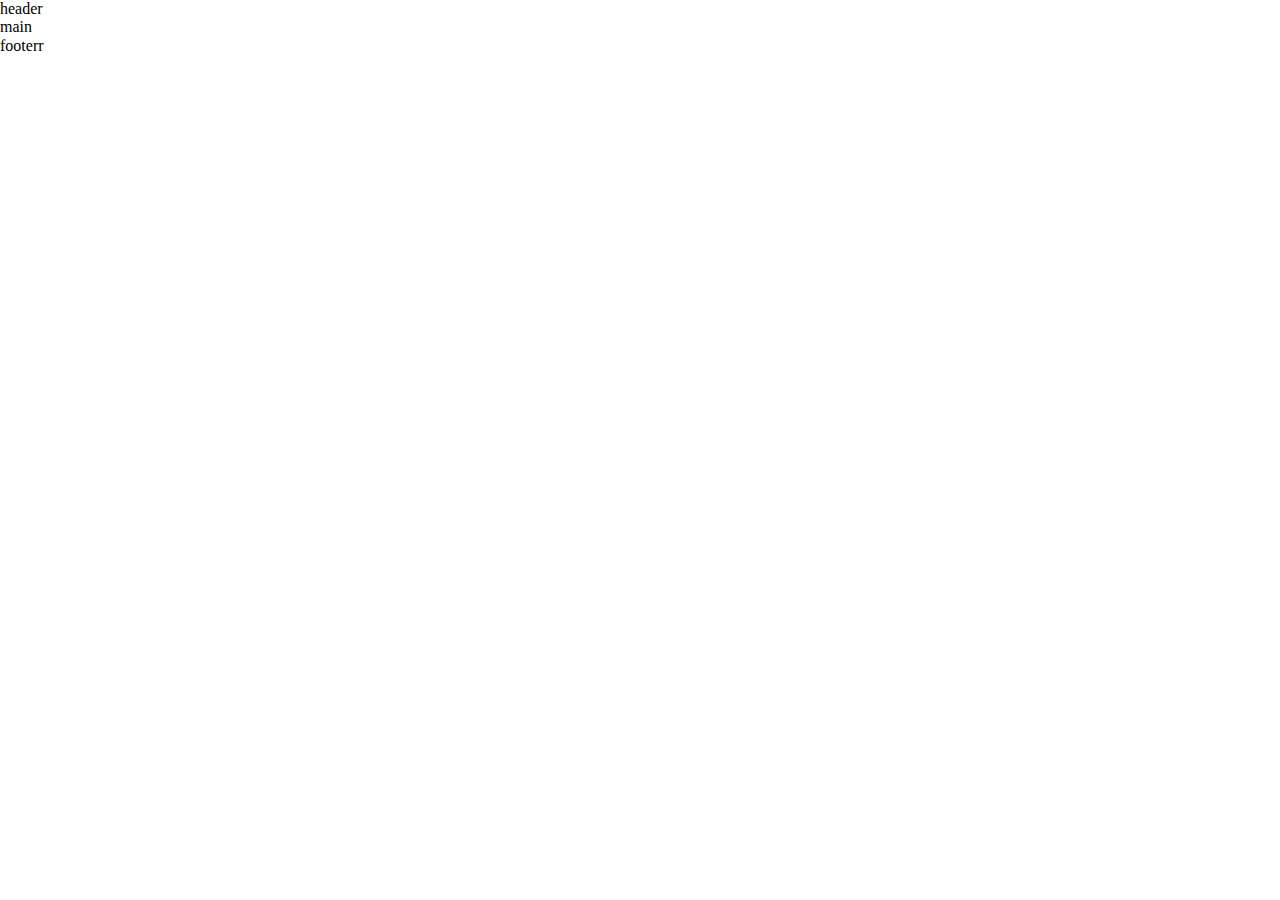
==== index.html @ 82ba11a8 "feat: add alert script, normalize.css. index and stylr" ====
<!DOCTYPE html>
<html lang="en">
<head>
    <meta charset="UTF-8">
    <meta http-equiv="X-UA-Compatible" content="IE=edge">
    <meta name="viewport" content="width=device-width, initial-scale=1.0">
    <title>Document</title>
    <link rel="stylesheet" href="normalize.css">
    <link rel="stylesheet" href="style.css">
    <link rel="icon" href="assets/favicon.ico">
</head>
<body>
    <header></header>
        header
    <main></main>
        main
        <script src="alert.js">
            alert( 'Привет, мир!' );
        </script>
    <footer></footer>
        footerr
</body>
</html>
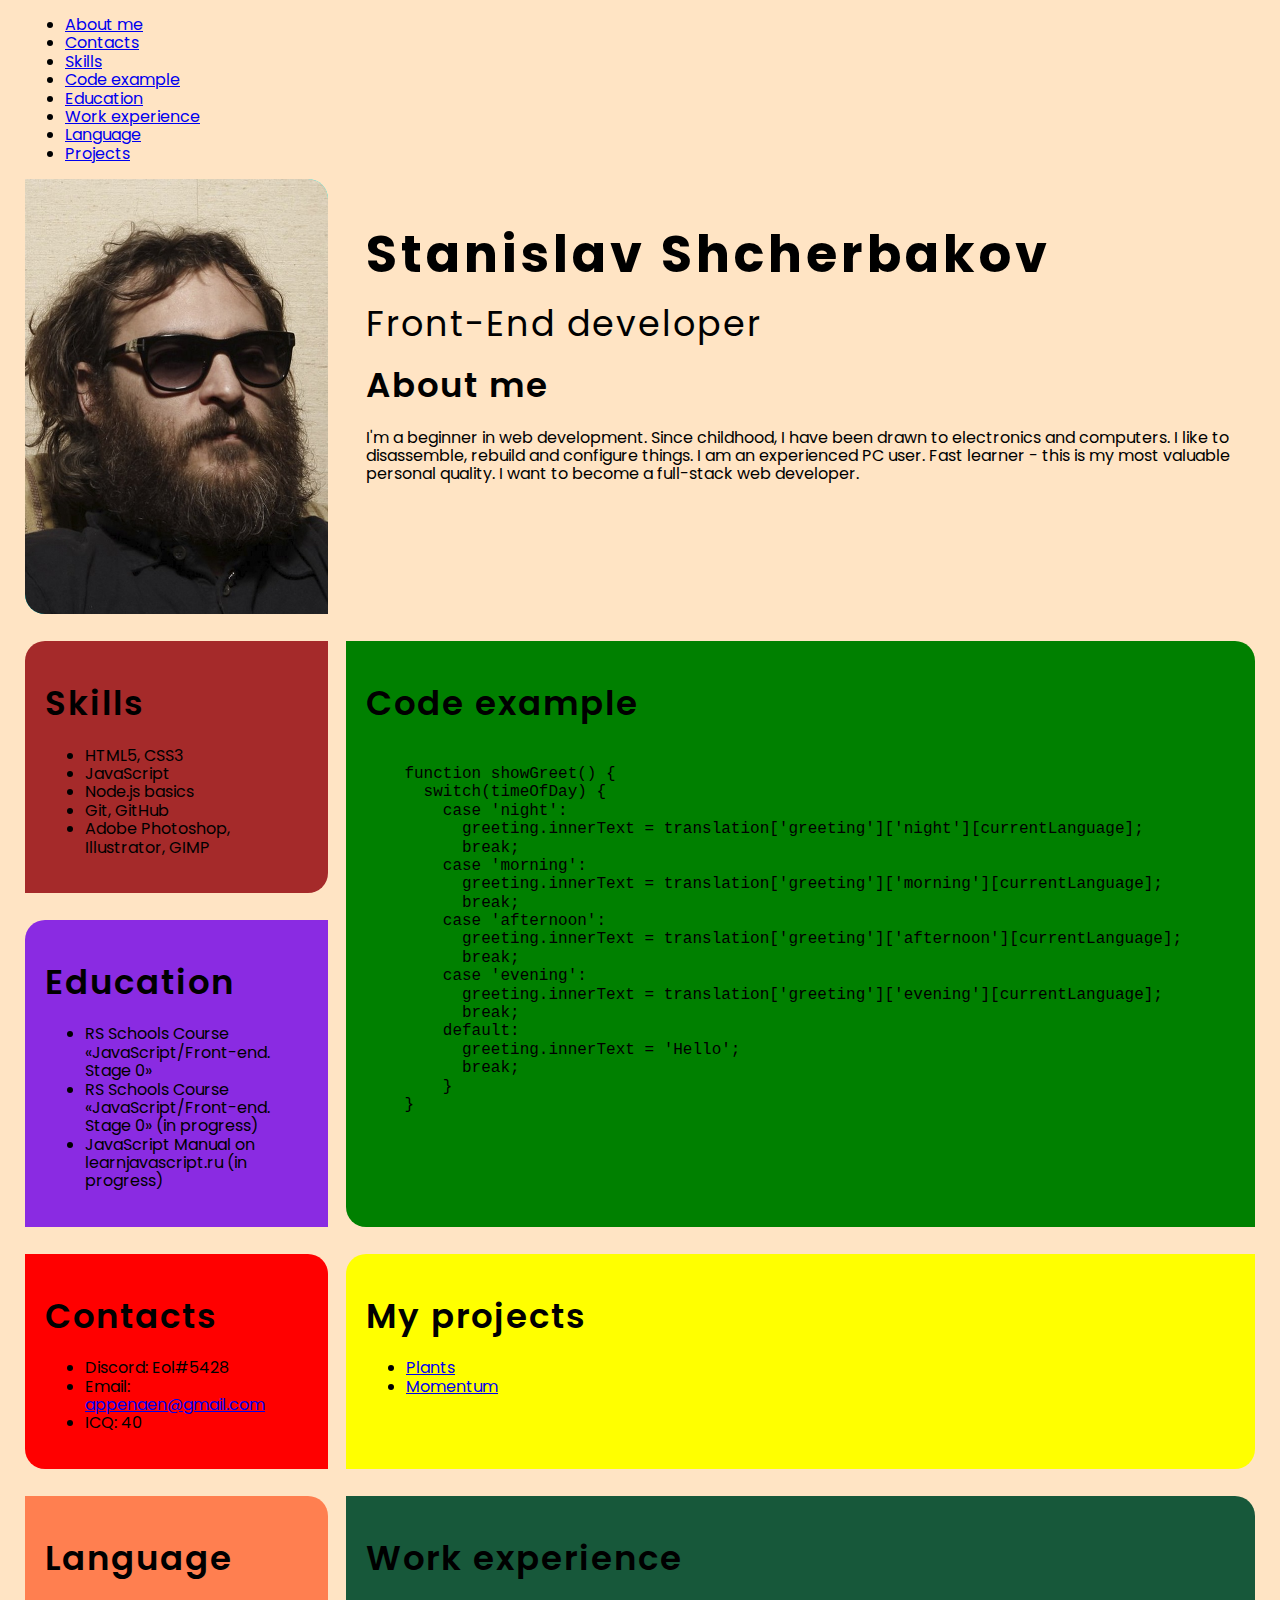
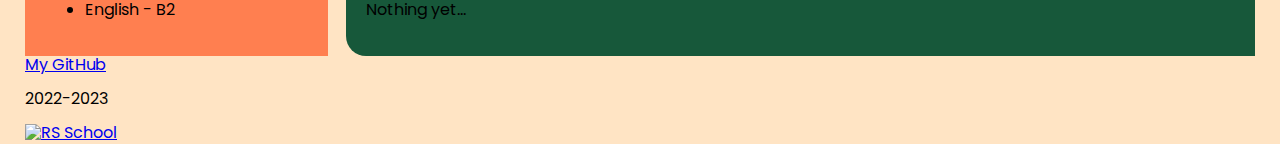
==== commit 5cafd139: "init: start cv project" ====
--- a/index.html
+++ b/index.html
@@ -1,23 +1,164 @@
 <!DOCTYPE html>
 <html lang="en">
 <head>
-    <meta charset="UTF-8">
-    <meta http-equiv="X-UA-Compatible" content="IE=edge">
-    <meta name="viewport" content="width=device-width, initial-scale=1.0">
-    <title>Document</title>
-    <link rel="stylesheet" href="normalize.css">
-    <link rel="stylesheet" href="style.css">
-    <link rel="icon" href="assets/favicon.ico">
+  <meta charset="utf-8">
+  <title>CV Stanislav Shcherbakov</title>
+  <meta name="description" content="Stanislav Shcherbakov CV">
+  <meta name="author" content="eol1881">
+  <link rel="stylesheet" href="style.css">
+  <link rel="stylesheet" href="normalize.css">
+  <link rel="icon" href="assets/favicon.ico">
+  <meta name="viewport" content="width=device-width, initial-scale=1">
+
+  <link rel="preconnect" href="https://fonts.googleapis.com">
+  <link rel="preconnect" href="https://fonts.gstatic.com" crossorigin>
+  <link href="https://fonts.googleapis.com/css2?family=Poppins:ital,wght@0,400;0,600;0,700;1,400&display=swap" rel="stylesheet">
+
 </head>
 <body>
-    <header></header>
-        header
-    <main></main>
-        main
-        <script src="alert.js">
-            alert( 'Привет, мир!' );
-        </script>
-    <footer></footer>
-        footerr
+  <!--+++++ HEADER +++++-->
+  <header class="header">
+    <div class="container nav-container">
+      <nav class="nav">
+        <ul class="nav-list">
+          <li class="nav-item"><a href="#about-me" class="nav-link">About me</a></li>
+          <li class="nav-item"><a href="#contacts" class="nav-link">Contacts</a></li>
+          <li class="nav-item"><a href="#skills" class="nav-link">Skills</a></li>
+          <li class="nav-item"><a href="#code-example" class="nav-link">Code example</a></li>
+          <li class="nav-item"><a href="#education" class="nav-link">Education</a></li>
+          <li class="nav-item"><a href="#experience" class="nav-link">Work experience</a></li>
+          <li class="nav-item"><a href="#language" class="nav-link">Language</a></li>
+          <li class="nav-item"><a href="#projects" class="nav-link">Projects</a></li>
+        </ul>
+      </nav>
+    </div>
+  </header>
+  <!--+++++ MAIN +++++-->
+  <main class="main">
+    <div class="content-wrapper">
+      <section class="userpic-section section">
+        <div class="userpic"></div>
+      </section>
+      <section class="aboutme-section section">
+        <div class="name-container">
+          <h1>Stanislav Shcherbakov</h1>
+          <p>Front-End developer</p>
+        </div>
+        <h2 class="section-header">About me</h2>
+        <p>
+          I'm a beginner in web development. Since childhood, I have been drawn to electronics and computers.
+          I like to disassemble, rebuild and configure things. I am an experienced PC user. Fast learner - this is my most valuable personal quality.
+          I want to become a full-stack web developer.
+        </p>
+      </section>
+      <section class="skills-section section">
+        <h2 class="section-header">Skills</h2>
+        <ul class="skill-list">
+          <li class="skill-item">
+            HTML5, CSS3
+          </li>
+          <li class="skill-item">
+            JavaScript
+          </li>
+          <li class="skill-item">
+            Node.js basics
+          </li>
+          <li class="skill-item">
+            Git, GitHub
+          </li>
+          <li class="skill-item">
+            Adobe Photoshop, Illustrator, GIMP
+          </li>
+        </ul>
+      </section>
+      <section class="education-section section">
+        <h2 class="section-header">Education</h2>
+        <ul class="education-list">
+          <li class="education-item">
+            RS Schools Course «JavaScript/Front-end. Stage 0»
+          </li>
+          <li class="education-item">
+            RS Schools Course «JavaScript/Front-end. Stage 0» (in progress)
+          </li>
+          <li class="education-item">
+            JavaScript Manual on learnjavascript.ru (in progress)
+          </li>
+        </ul>
+      </section>
+      <section class="code-section section">
+        <h2 class="section-header">Code example</h2>
+        <pre>
+          <code class="code">
+    function showGreet() {
+      switch(timeOfDay) {
+        case 'night':
+          greeting.innerText = translation['greeting']['night'][currentLanguage];
+          break;
+        case 'morning':
+          greeting.innerText = translation['greeting']['morning'][currentLanguage];
+          break;
+        case 'afternoon':
+          greeting.innerText = translation['greeting']['afternoon'][currentLanguage];
+          break;
+        case 'evening':
+          greeting.innerText = translation['greeting']['evening'][currentLanguage];
+          break;
+        default:
+          greeting.innerText = 'Hello';
+          break;
+        }
+    }
+          </code>
+        </pre>
+      </section>
+      <section class="contacts-section section">
+        <h2 class="section-header">Contacts</h2>
+        <ul class="contact-list">
+          <li class="contact-item">Discord: Eol#5428</li>
+          <li class="contact-item">Email: <a href="mailto:appenaen@gmail.com" class="email-link">appenaen@gmail.com</a></li>
+          <li class="contact-item">ICQ: 40</li>
+        </ul>
+      </section>
+      <section class="projects-section section">
+        <h2 class="section-header">My projects</h2>
+        <ul>
+          <li>
+            <a href="https://rolling-scopes-school.github.io/eol1881-JSFEPRESCHOOL2022Q4/plants/">Plants</a>
+          </li>
+          <li>
+            <a href="https://rolling-scopes-school.github.io/eol1881-JSFEPRESCHOOL2022Q4/momentum/">Momentum</a>
+          </li>
+        </ul>
+      </section>
+      <section class="work-section section">
+        <h2 class="section-header">Work experience</h2>
+        <p>
+          Nothing yet...
+        </p>
+      </section>
+      <section class="language-section section">
+        <h2 class="section-header">Language</h2>
+        <ul class="language0list">
+          <li class="language-item">English - B2</li>
+        </ul>
+      </section>
+    </div>
+  </main>
+  <!--+++++ FOOTER +++++-->
+  <footer class="footer">
+    <div class="container">
+      <a class="footer-github" href="https://github.com/eol1881" target="_blank">
+        My GitHub
+      </a>
+      <p class="footer-date">2022-2023</p>
+      <a class="footer-rsschool" href="https://rs.school/js/" target="_blank">
+        <img src="assets/rs_school_js.svg"
+        width="108"
+        height="40"
+        alt="RS School">
+      </a>
+    </div>
+  </footer>
+  <!--+++++ SCRIPTS +++++-->
 </body>
 </html>--- a/style.css
+++ b/style.css
@@ -0,0 +1,159 @@
+html {
+    scroll-behavior: smooth;
+}
+
+* {
+    box-sizing: border-box;
+    font-family: 'Poppins', sans-serif;
+}
+
+body {
+    background-color: bisque;
+    padding: 0 25px;
+}
+
+
+
+
+
+
+.content-wrapper {
+    display: grid;
+    /*grid-template-columns: repeat(2, 1fr);*/
+    grid-template-columns: 1fr 3fr;
+    gap: 27px 18px;
+    grid-auto-rows: minmax(100px, auto);
+
+    max-width: 1480px;
+    margin: 0 auto;
+
+    grid-auto-flow: dense;
+}
+
+
+
+.section {
+    grid-column: 2;
+
+    padding: 20px;
+}
+
+.userpic-section,
+.skills-section,
+.education-section,
+.language-section,
+.contacts-section {
+    grid-column: 1;
+}
+
+
+
+
+.userpic {
+    /*background-image: url(/сссс.PNG);*/
+    background-image: url(/userpic2.jpg);
+
+    width: 100%;
+    height: 100%;
+    min-height: 435px;
+    background-repeat: no-repeat;
+    background-size: cover;
+    background-position: center;
+}
+
+
+.userpic-section {
+    background-color: aqua;
+
+    border-radius: 0 20px 0 20px;
+
+    padding: 0;
+
+    overflow: hidden;
+}
+
+.skills-section {
+    background-color: brown;
+
+    border-radius: 20px 0 20px 0;
+}
+
+.education-section {
+    background-color: blueviolet;
+
+    border-radius: 20px 0 0 0;
+}
+
+.contacts-section {
+    background-color: red;
+
+    border-radius: 0 20px 0 20px;
+}
+
+.language-section {
+    background-color: coral;
+
+    border-radius: 0 20px 0 0;
+}
+
+
+
+
+
+.aboutme-section {
+    /*background-color: blue;*/
+
+
+}
+
+.code-section {
+    background-color: green;
+
+    border-radius: 0 20px 0 20px;
+
+    grid-row: 2 / 4;
+}
+
+.projects-section {
+    background-color: yellow;
+
+    border-radius: 20px 0 20px 0;
+}
+
+.work-section {
+    background-color: rgb(23, 88, 58);
+
+    border-radius: 0 20px 0 20px;
+}
+
+
+
+
+
+
+
+
+
+
+.section-header {
+    font-size: 34px;
+    letter-spacing: 2px;
+    line-height: 29px;
+    /*color: #454545;*/
+    font-weight: 600;
+    font-family: "Poppins";
+}
+
+.name-container h1 {
+    font-size: 51px;
+    letter-spacing: 4px;
+    line-height: 43px;
+    font-weight: 700;
+}
+
+.name-container p {
+    font-size: 35px;
+    letter-spacing: 2px;
+    line-height: 25px;
+    font-weight: 400;
+}
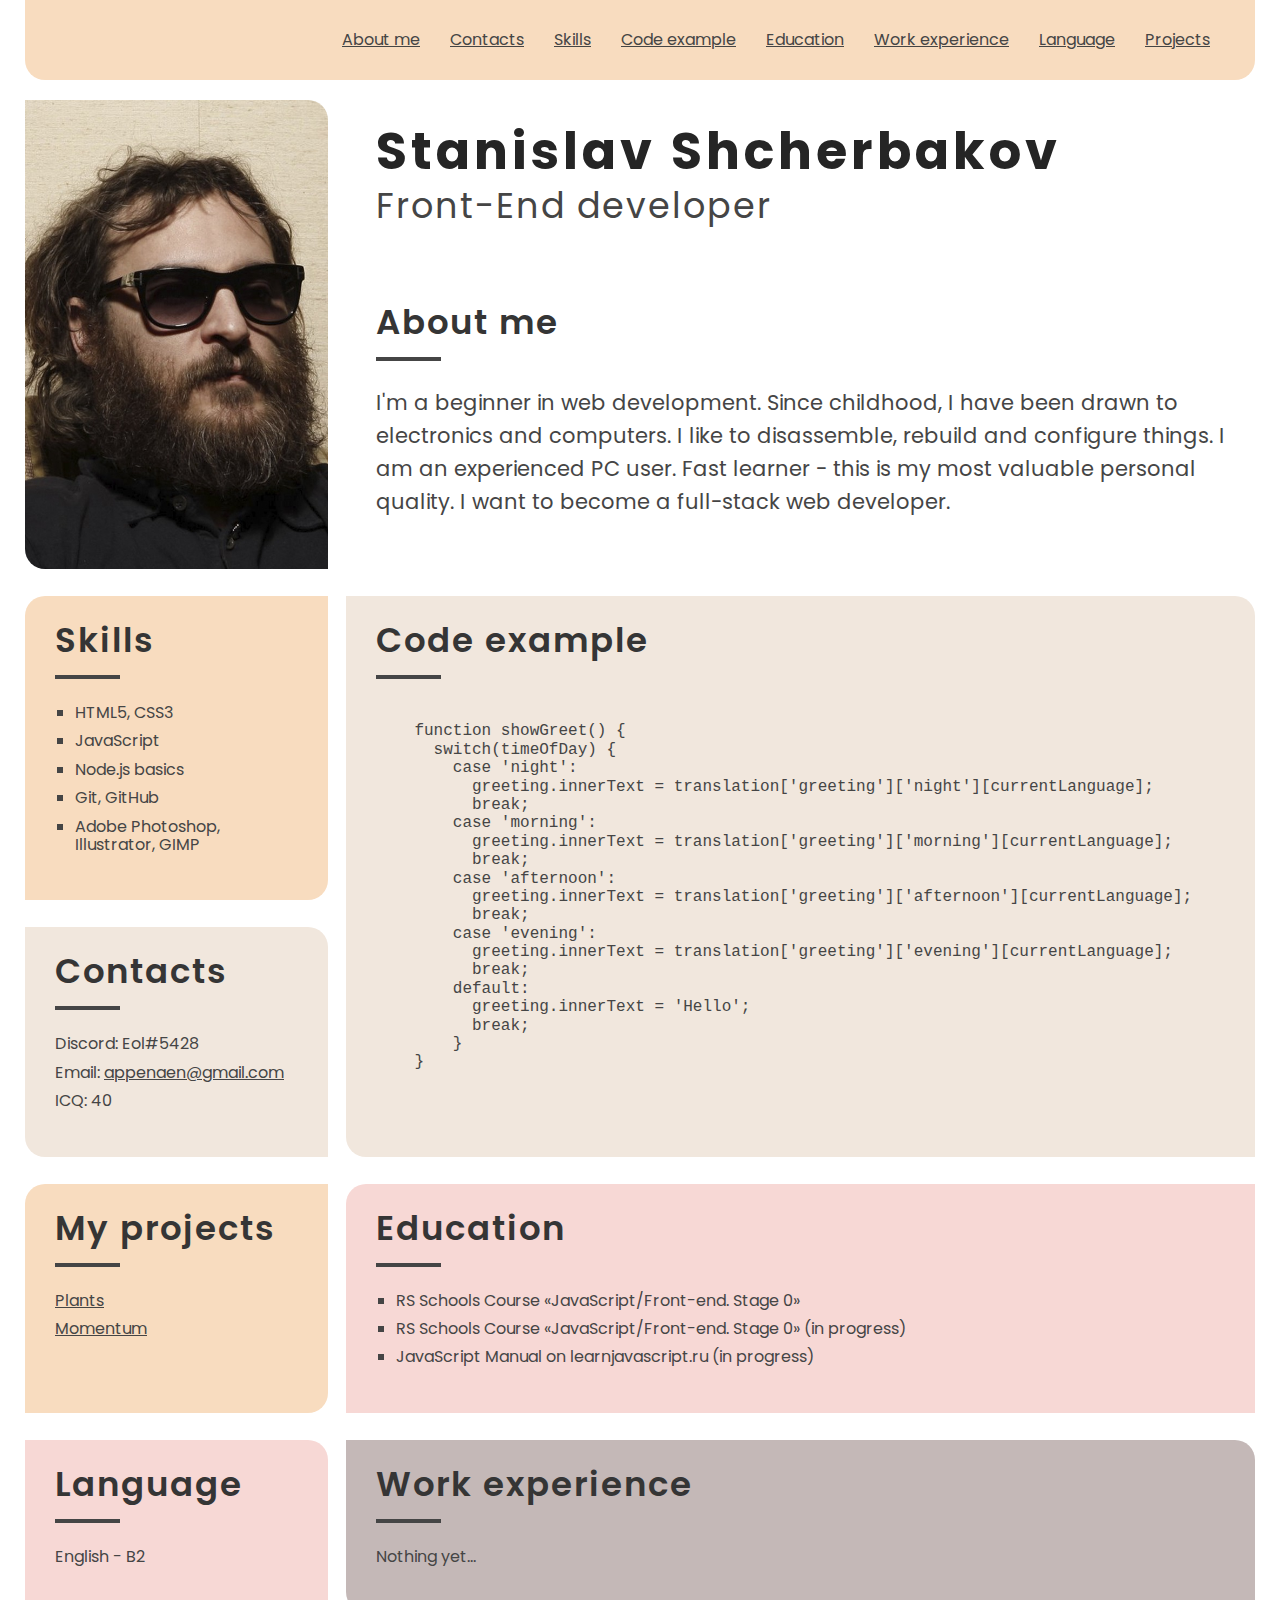
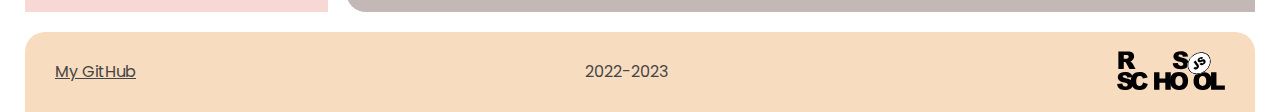
==== commit 46e927c4: "feat: add basic styles" ====
--- a/index.html
+++ b/index.html
@@ -7,7 +7,7 @@
   <meta name="author" content="eol1881">
   <link rel="stylesheet" href="style.css">
   <link rel="stylesheet" href="normalize.css">
-  <link rel="icon" href="assets/favicon.ico">
+  <!--<link rel="icon" href="assets/favicon.ico">-->
   <meta name="viewport" content="width=device-width, initial-scale=1">
 
   <link rel="preconnect" href="https://fonts.googleapis.com">
@@ -18,7 +18,7 @@
 <body>
   <!--+++++ HEADER +++++-->
   <header class="header">
-    <div class="container nav-container">
+    <div class="header-wrapper">
       <nav class="nav">
         <ul class="nav-list">
           <li class="nav-item"><a href="#about-me" class="nav-link">About me</a></li>
@@ -45,6 +45,7 @@
           <p>Front-End developer</p>
         </div>
         <h2 class="section-header">About me</h2>
+        <div class="underline"></div>
         <p>
           I'm a beginner in web development. Since childhood, I have been drawn to electronics and computers.
           I like to disassemble, rebuild and configure things. I am an experienced PC user. Fast learner - this is my most valuable personal quality.
@@ -53,6 +54,7 @@
       </section>
       <section class="skills-section section">
         <h2 class="section-header">Skills</h2>
+        <div class="underline"></div>
         <ul class="skill-list">
           <li class="skill-item">
             HTML5, CSS3
@@ -73,6 +75,7 @@
       </section>
       <section class="education-section section">
         <h2 class="section-header">Education</h2>
+        <div class="underline"></div>
         <ul class="education-list">
           <li class="education-item">
             RS Schools Course «JavaScript/Front-end. Stage 0»
@@ -87,6 +90,7 @@
       </section>
       <section class="code-section section">
         <h2 class="section-header">Code example</h2>
+        <div class="underline"></div>
         <pre>
           <code class="code">
     function showGreet() {
@@ -113,6 +117,7 @@
       </section>
       <section class="contacts-section section">
         <h2 class="section-header">Contacts</h2>
+        <div class="underline"></div>
         <ul class="contact-list">
           <li class="contact-item">Discord: Eol#5428</li>
           <li class="contact-item">Email: <a href="mailto:appenaen@gmail.com" class="email-link">appenaen@gmail.com</a></li>
@@ -121,6 +126,7 @@
       </section>
       <section class="projects-section section">
         <h2 class="section-header">My projects</h2>
+        <div class="underline"></div>
         <ul>
           <li>
             <a href="https://rolling-scopes-school.github.io/eol1881-JSFEPRESCHOOL2022Q4/plants/">Plants</a>
@@ -132,12 +138,14 @@
       </section>
       <section class="work-section section">
         <h2 class="section-header">Work experience</h2>
+        <div class="underline"></div>
         <p>
           Nothing yet...
         </p>
       </section>
       <section class="language-section section">
         <h2 class="section-header">Language</h2>
+        <div class="underline"></div>
         <ul class="language0list">
           <li class="language-item">English - B2</li>
         </ul>
@@ -146,7 +154,7 @@
   </main>
   <!--+++++ FOOTER +++++-->
   <footer class="footer">
-    <div class="container">
+    <div class="footer-wrapper">
       <a class="footer-github" href="https://github.com/eol1881" target="_blank">
         My GitHub
       </a>
--- a/style.css
+++ b/style.css
@@ -5,17 +5,16 @@
 * {
     box-sizing: border-box;
     font-family: 'Poppins', sans-serif;
+    color: #454545;
 }
 
 body {
     background-color: bisque;
     padding: 0 25px;
-}
-
-
-
-
-
+
+    background-color: rgb(128, 135, 135);
+    background-color: rgb(255, 255, 255);;
+}
 
 .content-wrapper {
     display: grid;
@@ -30,28 +29,55 @@
     grid-auto-flow: dense;
 }
 
-
-
 .section {
     grid-column: 2;
 
-    padding: 20px;
+    padding: 30px;
 }
 
 .userpic-section,
 .skills-section,
-.education-section,
 .language-section,
-.contacts-section {
+.contacts-section,
+.projects-section {
     grid-column: 1;
 }
 
-
-
-
+/*#region general-------------------- GENERAL RUSES --------------------*/
+.underline {
+    width: 65px;
+    height: 4px;
+    background-color: #454545;
+    margin-bottom: 25px;
+}
+
+.section-header {
+    font-size: 34px;
+    letter-spacing: 2px;
+    line-height: 29px;
+    color: #353535;
+    font-weight: 600;
+    font-family: 'Poppins', sans-serif;
+
+    margin-top: 0;
+    margin-bottom: 20px;
+}
+
+html ul {
+    list-style: none;
+    padding-left: 0;
+}
+
+main li {
+    margin: 10px 0;
+}
+
+
+/*#endregion*/
+/*#region userpic-------------------- USER PIC --------------------*/
 .userpic {
     /*background-image: url(/сссс.PNG);*/
-    background-image: url(/userpic2.jpg);
+    background-image: url(userpic2.jpg);
 
     width: 100%;
     height: 100%;
@@ -61,9 +87,8 @@
     background-position: center;
 }
 
-
 .userpic-section {
-    background-color: aqua;
+    /*background-color: aqua;*/
 
     border-radius: 0 20px 0 20px;
 
@@ -71,77 +96,57 @@
 
     overflow: hidden;
 }
+/*#endregion*/
 
 .skills-section {
     background-color: brown;
 
     border-radius: 20px 0 20px 0;
-}
+
+    background-color: #f8dcbf;
+}
+.skills-section ul {
+
+    list-style: square;
+    padding-left: 20px;
+}
+
 
 .education-section {
     background-color: blueviolet;
 
     border-radius: 20px 0 0 0;
-}
+
+    background-color: #f7d8d5;
+}
+.education-section ul {
+    list-style: square;
+    padding-left: 20px;
+}
+
+
+
 
 .contacts-section {
     background-color: red;
 
     border-radius: 0 20px 0 20px;
+
+    background-color: #f1e7dd;
 }
 
 .language-section {
     background-color: coral;
 
     border-radius: 0 20px 0 0;
-}
-
-
-
-
-
+
+    background-color: #f7d8d5;
+}
+
+/*#region about-me-------------------- ABOUT ME --------------------*/
 .aboutme-section {
     /*background-color: blue;*/
-
-
-}
-
-.code-section {
-    background-color: green;
-
-    border-radius: 0 20px 0 20px;
-
-    grid-row: 2 / 4;
-}
-
-.projects-section {
-    background-color: yellow;
-
-    border-radius: 20px 0 20px 0;
-}
-
-.work-section {
-    background-color: rgb(23, 88, 58);
-
-    border-radius: 0 20px 0 20px;
-}
-
-
-
-
-
-
-
-
-
-
-.section-header {
-    font-size: 34px;
-    letter-spacing: 2px;
-    line-height: 29px;
-    /*color: #454545;*/
-    font-weight: 600;
-    font-family: "Poppins";
+    color: inherit;
 }
 
 .name-container h1 {
@@ -149,6 +154,8 @@
     letter-spacing: 4px;
     line-height: 43px;
     font-weight: 700;
+    margin: 0;
+    color: #252525;
 }
 
 .name-container p {
@@ -156,4 +163,88 @@
     letter-spacing: 2px;
     line-height: 25px;
     font-weight: 400;
-}
+
+    margin-top: 20px;
+    margin-bottom: 90px;
+}
+
+.aboutme-section > p {
+
+    font-size: 21px;
+    line-height: 33px;
+    color: #454545;
+    font-weight: 400;
+
+}
+/*#endregion*/
+
+.code-section {
+    background-color: green;
+
+    border-radius: 0 20px 0 20px;
+
+    grid-row: 2 / 4;
+
+    overflow-x: auto;
+
+    background-color: #f1e7dd;
+}
+
+.projects-section {
+    background-color: yellow;
+
+    border-radius: 20px 0 20px 0;
+
+    background-color: #f8dcbf;
+}
+
+.work-section {
+    background-color: rgb(23, 88, 58);
+
+    border-radius: 0 20px 0 20px;
+
+    background-color: #c4b8b7;
+}
+
+
+
+
+
+
+
+
+
+
+.footer-wrapper,
+.header-wrapper {
+    min-height: 80px;
+    max-width: 1480px;
+    margin: 0 auto;
+    display: flex;
+    justify-content: space-between;
+    align-items: center;
+
+
+    background-color: #f8dcbf;
+    border-radius: 20px 20px 0 0;
+    margin-top: 20px;
+    padding: 0 30px;
+
+
+}
+
+.header-wrapper {
+    margin: 0 auto 20px auto;
+    border-radius: 0 0 20px 20px;
+    justify-content: end;
+}
+
+nav ul {
+    display: flex;
+    flex-direction: row;
+
+}
+
+nav ul li {
+    padding: 0 15px;
+}
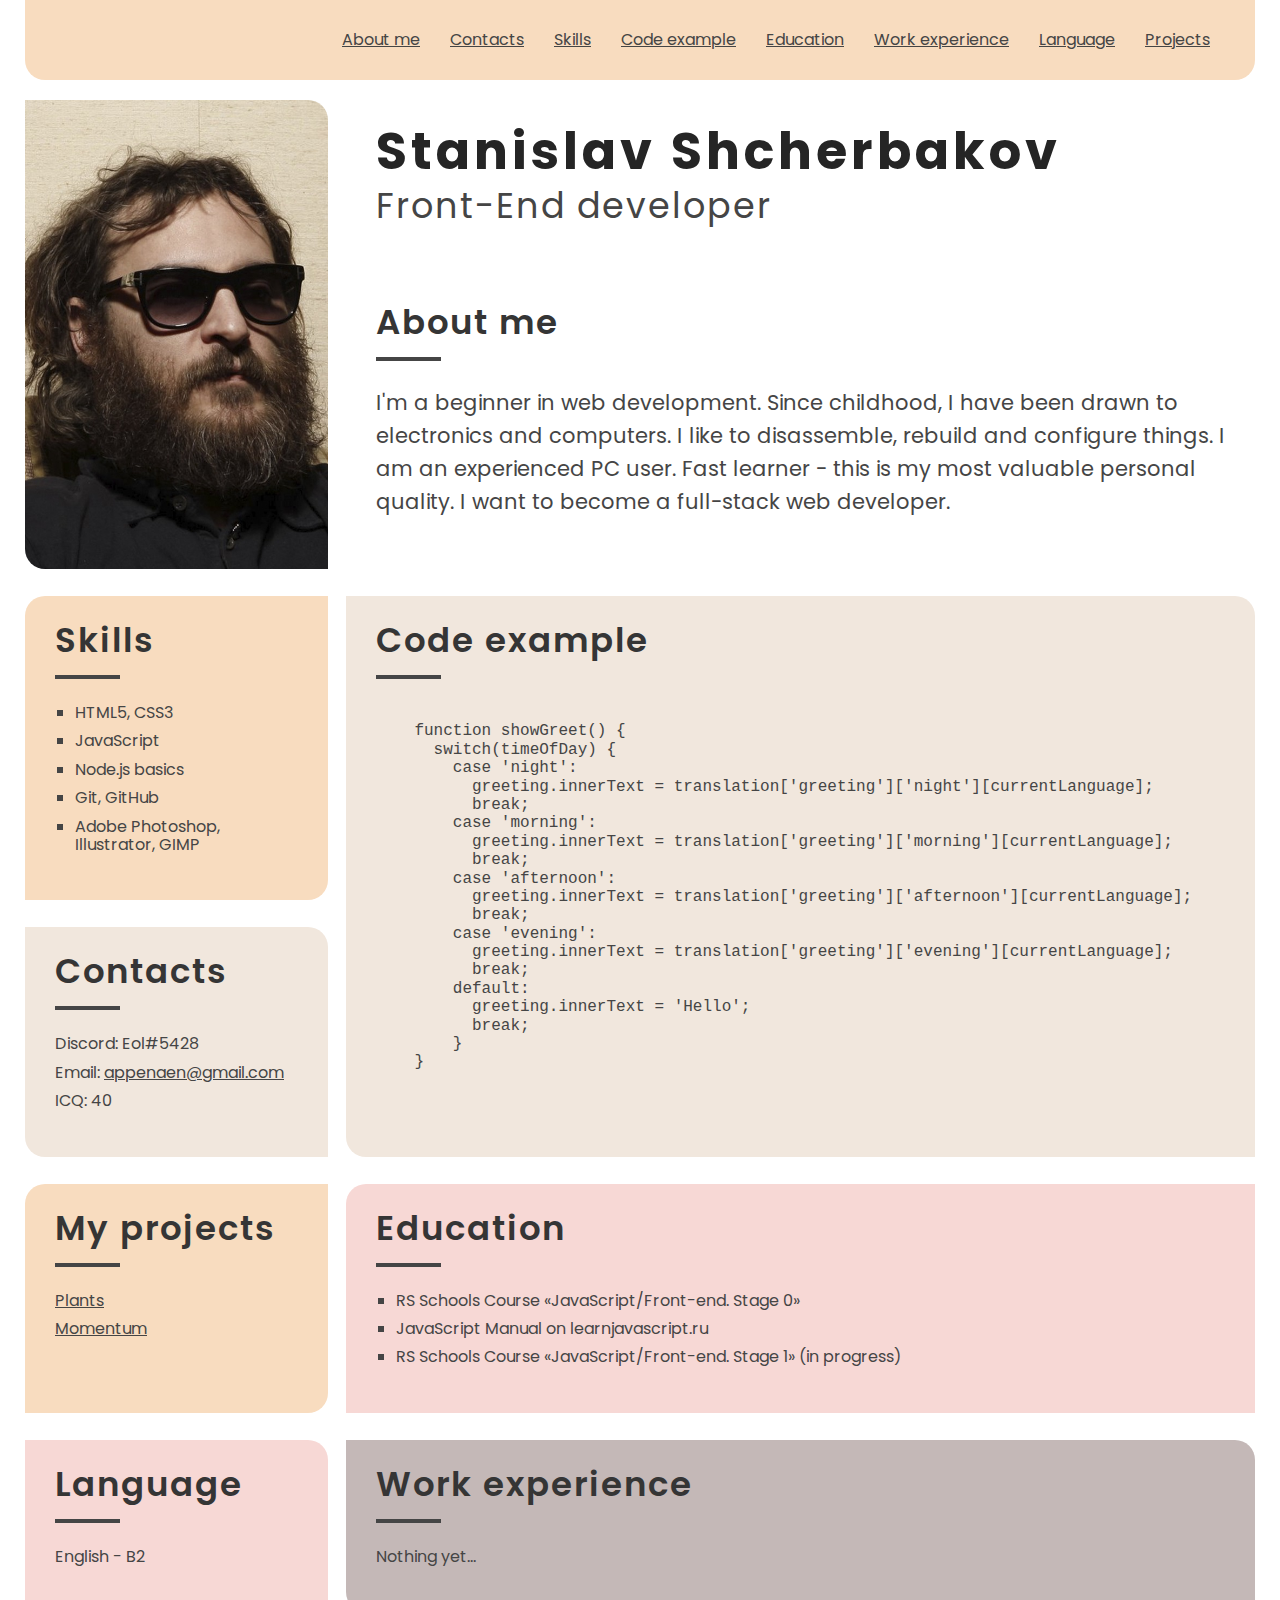
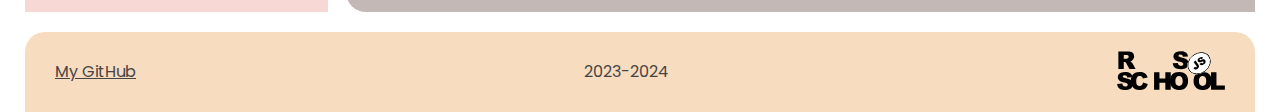
==== commit ff7fcf8c: "docs: update info in cv sections" ====
--- a/index.html
+++ b/index.html
@@ -39,7 +39,7 @@
       <section class="userpic-section section">
         <div class="userpic"></div>
       </section>
-      <section class="aboutme-section section">
+      <section class="aboutme-section section" id="about-me">
         <div class="name-container">
           <h1>Stanislav Shcherbakov</h1>
           <p>Front-End developer</p>
@@ -52,7 +52,7 @@
           I want to become a full-stack web developer.
         </p>
       </section>
-      <section class="skills-section section">
+      <section class="skills-section section" id="skills">
         <h2 class="section-header">Skills</h2>
         <div class="underline"></div>
         <ul class="skill-list">
@@ -73,7 +73,7 @@
           </li>
         </ul>
       </section>
-      <section class="education-section section">
+      <section class="education-section section" id="education">
         <h2 class="section-header">Education</h2>
         <div class="underline"></div>
         <ul class="education-list">
@@ -81,14 +81,14 @@
             RS Schools Course «JavaScript/Front-end. Stage 0»
           </li>
           <li class="education-item">
-            RS Schools Course «JavaScript/Front-end. Stage 0» (in progress)
+            JavaScript Manual on learnjavascript.ru
           </li>
           <li class="education-item">
-            JavaScript Manual on learnjavascript.ru (in progress)
+            RS Schools Course «JavaScript/Front-end. Stage 1» (in progress)
           </li>
         </ul>
       </section>
-      <section class="code-section section">
+      <section class="code-section section" id="code-example">
         <h2 class="section-header">Code example</h2>
         <div class="underline"></div>
         <pre>
@@ -115,7 +115,7 @@
           </code>
         </pre>
       </section>
-      <section class="contacts-section section">
+      <section class="contacts-section section" id="contacts">
         <h2 class="section-header">Contacts</h2>
         <div class="underline"></div>
         <ul class="contact-list">
@@ -124,7 +124,7 @@
           <li class="contact-item">ICQ: 40</li>
         </ul>
       </section>
-      <section class="projects-section section">
+      <section class="projects-section section" id="projects">
         <h2 class="section-header">My projects</h2>
         <div class="underline"></div>
         <ul>
@@ -136,14 +136,14 @@
           </li>
         </ul>
       </section>
-      <section class="work-section section">
+      <section class="work-section section" id="experience">
         <h2 class="section-header">Work experience</h2>
         <div class="underline"></div>
         <p>
           Nothing yet...
         </p>
       </section>
-      <section class="language-section section">
+      <section class="language-section section" id="language">
         <h2 class="section-header">Language</h2>
         <div class="underline"></div>
         <ul class="language0list">
@@ -158,7 +158,7 @@
       <a class="footer-github" href="https://github.com/eol1881" target="_blank">
         My GitHub
       </a>
-      <p class="footer-date">2022-2023</p>
+      <p class="footer-date">2023-2024</p>
       <a class="footer-rsschool" href="https://rs.school/js/" target="_blank">
         <img src="assets/rs_school_js.svg"
         width="108"
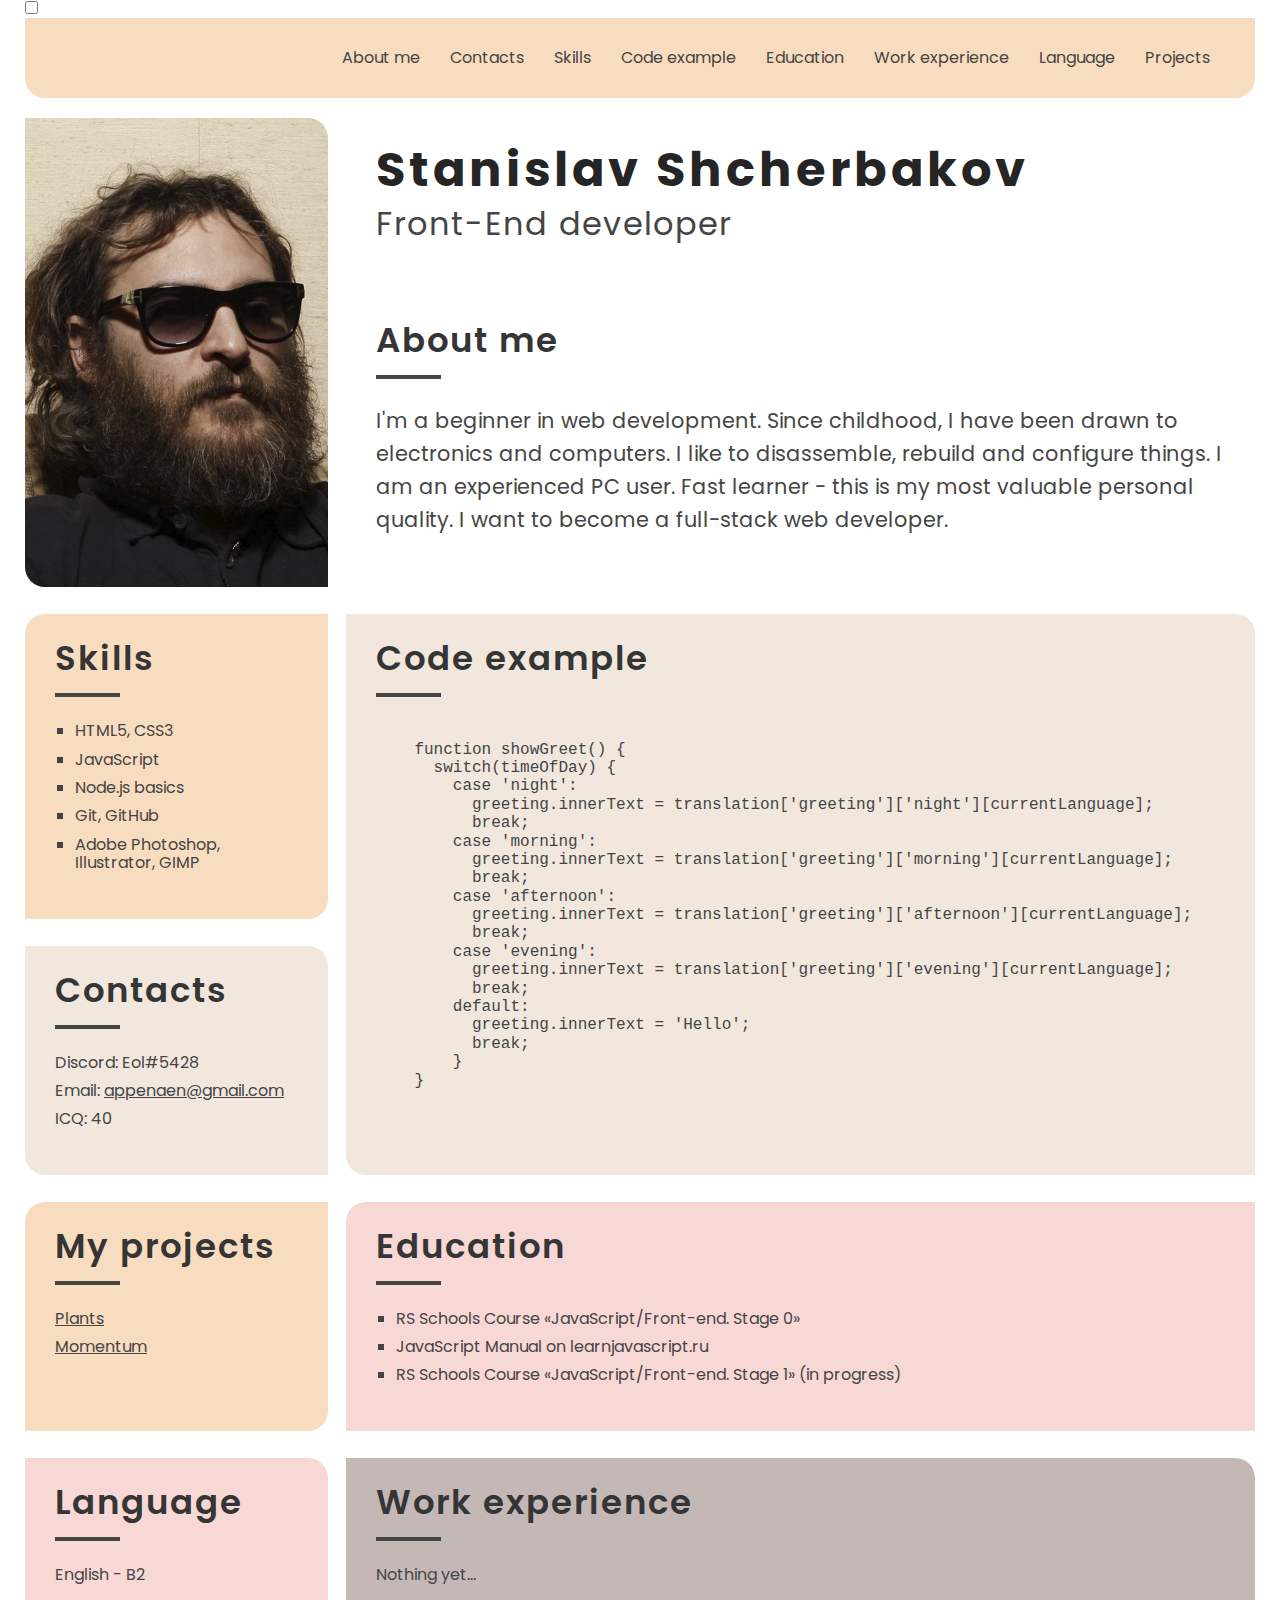
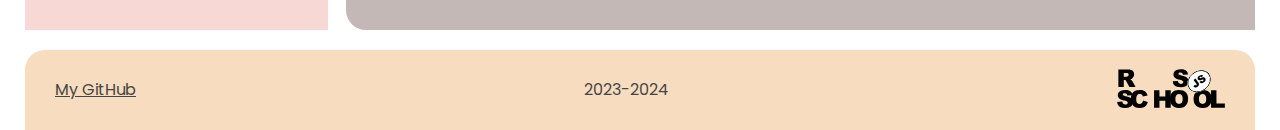
==== commit 42175019: "feat: add first version of burger menu" ====
--- a/index.html
+++ b/index.html
@@ -18,6 +18,12 @@
 <body>
   <!--+++++ HEADER +++++-->
   <header class="header">
+    <label for="check">
+      <input type="checkbox" class="menu-checkbox" id="check"/>
+      <span></span>
+      <span></span>
+      <span></span>
+    </label>
     <div class="header-wrapper">
       <nav class="nav">
         <ul class="nav-list">
@@ -168,5 +174,6 @@
     </div>
   </footer>
   <!--+++++ SCRIPTS +++++-->
+  <script src="script.js"></script>
 </body>
 </html>--- a/style.css
+++ b/style.css
@@ -9,29 +9,23 @@
 }
 
 body {
-    background-color: bisque;
+    background-color: #ffffff;
     padding: 0 25px;
-
-    background-color: rgb(128, 135, 135);
-    background-color: rgb(255, 255, 255);;
 }
 
 .content-wrapper {
+    max-width: 1480px;
+    margin: 0 auto;
+
     display: grid;
-    /*grid-template-columns: repeat(2, 1fr);*/
     grid-template-columns: 1fr 3fr;
     gap: 27px 18px;
     grid-auto-rows: minmax(100px, auto);
-
-    max-width: 1480px;
-    margin: 0 auto;
-
-    grid-auto-flow: dense;
+    grid-auto-flow: dense; /*!!!*/
 }
 
 .section {
     grid-column: 2;
-
     padding: 30px;
 }
 
@@ -45,176 +39,141 @@
 
 /*#region general-------------------- GENERAL RUSES --------------------*/
 .underline {
+    margin-bottom: 25px;
     width: 65px;
     height: 4px;
+
     background-color: #454545;
-    margin-bottom: 25px;
 }
 
 .section-header {
+    margin-top: 0;
+    margin-bottom: 20px;
+
     font-size: 34px;
     letter-spacing: 2px;
     line-height: 29px;
     color: #353535;
     font-weight: 600;
     font-family: 'Poppins', sans-serif;
-
-    margin-top: 0;
-    margin-bottom: 20px;
 }
 
 html ul {
+    padding-left: 0;
+
     list-style: none;
-    padding-left: 0;
 }
 
 main li {
     margin: 10px 0;
 }
-
-
-/*#endregion*/
-/*#region userpic-------------------- USER PIC --------------------*/
+/*#endregion*/
+/*#region userpic-------------------- USER PIC -------------------------*/
 .userpic {
-    /*background-image: url(/сссс.PNG);*/
-    background-image: url(userpic2.jpg);
-
     width: 100%;
     height: 100%;
     min-height: 435px;
+
+    background-image: url(userpic2.jpg);
     background-repeat: no-repeat;
     background-size: cover;
     background-position: center;
 }
 
 .userpic-section {
-    /*background-color: aqua;*/
+    padding: 0;
 
     border-radius: 0 20px 0 20px;
-
-    padding: 0;
-
     overflow: hidden;
 }
 /*#endregion*/
-
+/*#region skills--------------------- SKILLS SECTION -------------------*/
 .skills-section {
-    background-color: brown;
-
     border-radius: 20px 0 20px 0;
 
     background-color: #f8dcbf;
 }
 .skills-section ul {
+    padding-left: 20px;
 
     list-style: square;
+}
+/*#endregion*/
+/*#region education------------------ EDUCATION SECTION ----------------*/
+.education-section {
+    border-radius: 20px 0 0 0;
+
+    background-color: #f7d8d5;
+}
+.education-section ul {
     padding-left: 20px;
-}
-
-
-.education-section {
-    background-color: blueviolet;
-
-    border-radius: 20px 0 0 0;
+
+    list-style: square;
+}
+/*#endregion*/
+
+.contacts-section {
+    border-radius: 0 20px 0 20px;
+
+    background-color: #f1e7dd;
+}
+
+.language-section {
+    border-radius: 0 20px 0 0;
 
     background-color: #f7d8d5;
 }
-.education-section ul {
-    list-style: square;
-    padding-left: 20px;
-}
-
-
-
-
-.contacts-section {
-    background-color: red;
-
-    border-radius: 0 20px 0 20px;
-
-    background-color: #f1e7dd;
-}
-
-.language-section {
-    background-color: coral;
-
-    border-radius: 0 20px 0 0;
-
-    background-color: #f7d8d5;
-}
-
-/*#region about-me-------------------- ABOUT ME --------------------*/
-.aboutme-section {
-    /*background-color: blue;*/
-    color: inherit;
-}
-
+
+/*#region about-me-------------------- ABOUT ME SECTION ----------------*/
 .name-container h1 {
-    font-size: 51px;
+    margin: 0;
+
+    font-size: 3em;
     letter-spacing: 4px;
     line-height: 43px;
     font-weight: 700;
-    margin: 0;
     color: #252525;
 }
 
 .name-container p {
-    font-size: 35px;
+    margin-top: 20px;
+    margin-bottom: 90px;
+
+    font-size: 2em;
     letter-spacing: 2px;
     line-height: 25px;
     font-weight: 400;
-
-    margin-top: 20px;
-    margin-bottom: 90px;
 }
 
 .aboutme-section > p {
-
-    font-size: 21px;
+    font-size: 1.3em;
     line-height: 33px;
     color: #454545;
     font-weight: 400;
-
 }
 /*#endregion*/
 
 .code-section {
-    background-color: green;
+    grid-row: 2 / 4;
+    overflow-x: auto; /*!!!*/
 
     border-radius: 0 20px 0 20px;
-
-    grid-row: 2 / 4;
-
-    overflow-x: auto;
-
     background-color: #f1e7dd;
 }
 
 .projects-section {
-    background-color: yellow;
-
     border-radius: 20px 0 20px 0;
 
     background-color: #f8dcbf;
 }
 
 .work-section {
-    background-color: rgb(23, 88, 58);
-
     border-radius: 0 20px 0 20px;
 
     background-color: #c4b8b7;
 }
 
-
-
-
-
-
-
-
-
-
+/*#region header-and-footer---------- HEADER AND FOOTER ----------------*/
 .footer-wrapper,
 .header-wrapper {
     min-height: 80px;
@@ -239,12 +198,187 @@
     justify-content: end;
 }
 
-nav ul {
+nav * {
+    text-decoration: none;
+    transition: transform 300ms ease, color 100ms ease;
+}
+
+.nav-list {
     display: flex;
     flex-direction: row;
 
 }
 
-nav ul li {
+.nav-item {
     padding: 0 15px;
 }
+
+.nav-item:hover {
+    transform: scale(1.2);
+    color: rgb(185, 38, 38);
+}
+
+nav a {
+    color: inherit;
+}
+/*#endregion*/
+/*#region media---------------------- MEDIA ----------------------------*/
+@media (max-width: 1255px) {
+    .content-wrapper {
+        grid-template-columns: 1fr 2fr;
+    }
+    .name-container p {
+        margin-bottom: 50px;
+    }
+    .aboutme-section {
+        padding-bottom: 0;
+    }
+}
+
+@media (max-width: 1030px) {/*1140 1100 630*/
+    .userpic-section {
+        margin-top: 30px;
+    }
+
+    .content-wrapper {
+        grid-template-columns: 1fr;
+        grid-auto-flow: column;
+    }
+    .section {
+        grid-column: 1;
+        grid-row: auto;
+    }
+
+    .aboutme-section {
+        grid-row: 0;
+    }
+    .contacts-section {
+        grid-row: 9;
+    }
+    .work-section {
+        grid-row: 8;
+    }
+
+    .aboutme-section {
+        padding: 0;
+    }
+    /*BURGER MENU START*/
+    .header-wrapper {
+        min-height: auto;
+        position: fixed;
+        right: 0;
+        border-radius: 20px 0 0 20px;
+
+        flex-direction: column;
+
+        visibility: hidden;
+        opacity: 0;
+    }
+    .unhidden {
+        visibility: visible;
+        opacity: 1;
+    }
+
+
+
+    .nav-list {
+        flex-direction: column;
+    }
+    .nav-item {
+        padding: 0;
+    }
+    .nav-link {
+        display: block;
+        padding: 15px 10px;
+    }
+
+
+
+
+
+
+
+    span:nth-of-type(1) {
+        width:50%;
+    }
+    span:nth-of-type(2) {
+        width:100%;
+    }
+    span:nth-of-type(3) {
+        width:75%;
+    }
+
+    .menu-checkbox {
+        display: none;
+    }
+    label {
+        position: fixed;
+        right: 25px;
+        top: 25px;
+        z-index: 999;
+
+        display: flex;
+        flex-direction: column;
+        width: 45px;
+        cursor: pointer;
+    }
+    label span{
+        background: #353535;
+        border-radius: 3px;
+        height: 7px;
+        margin: 4px 0;
+        transition: 300ms cubic-bezier(0.68, -0.6, 0.32, 1.6);
+    }
+
+    .menu-checkbox:checked ~ span:nth-of-type(1){
+        transform-origin:bottom;
+        transform:rotatez(45deg) translate(6px,0px)
+    }
+
+    .menu-checkbox:checked ~ span:nth-of-type(2){
+        transform-origin:top;
+        transform:rotatez(-45deg)
+    }
+
+    .menu-checkbox:checked ~ span:nth-of-type(3){
+        transform-origin:bottom;
+        width:50%;
+        transform: translate(21px,-10px) rotatez(45deg);
+    }
+
+
+
+    /*BURGER MENU END*/
+}
+
+@media (max-width: 530px) {
+    .aboutme-section h1 {
+        font-size: 1.7em;
+    }
+    .aboutme-section p {
+        font-size: 1.2em;
+    }
+    .aboutme-section > p {
+        font-size: 0.8em;
+    }
+    .section-header {
+        font-size: 1.5em;
+    }
+    body {
+        padding: 0 15px;
+    }
+
+    .section {
+        padding: 20px;
+    }
+    .aboutme-section {
+        padding: 0;
+    }
+    .userpic-section {
+        padding: 0;
+    }
+}
+
+/*#endregion*/
+
+
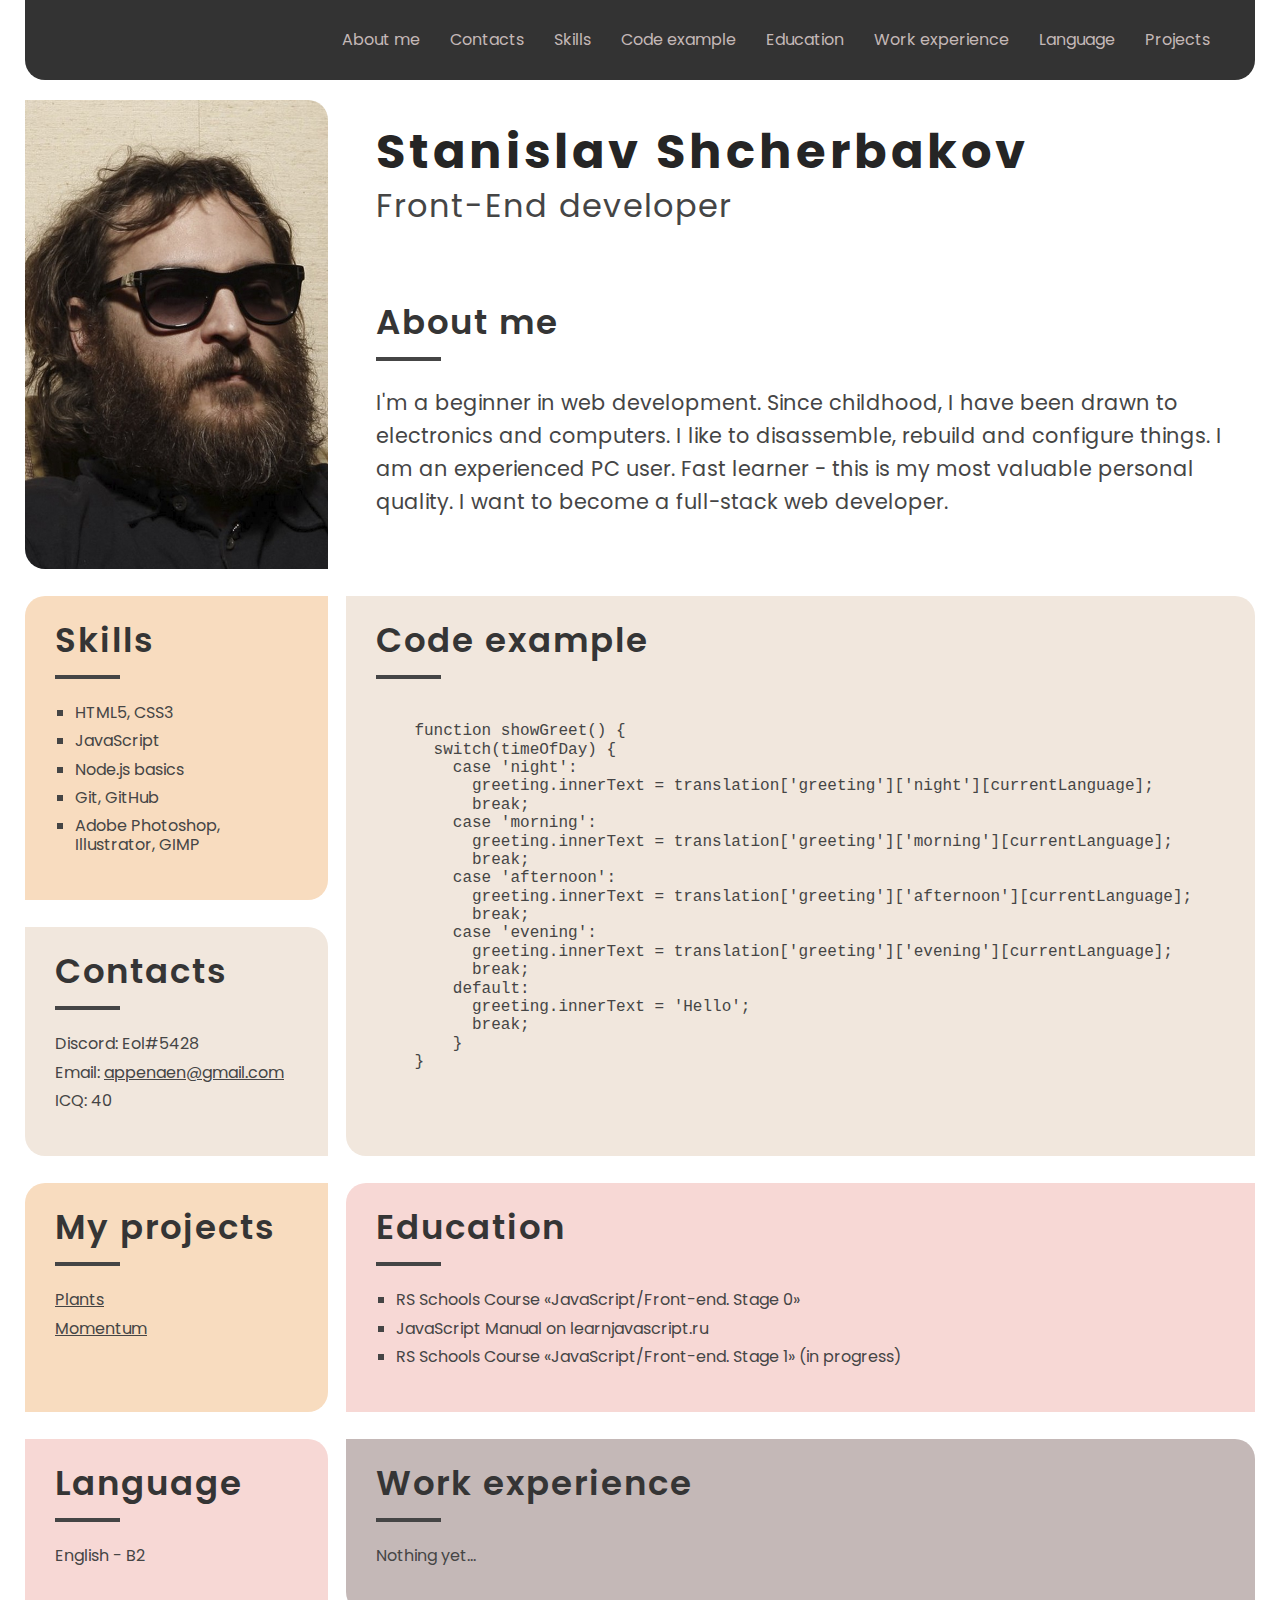
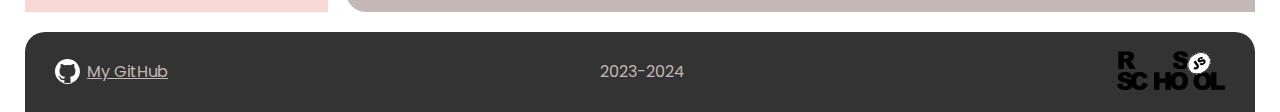
==== commit 715e50b9: "refactor: finalize css structure, add github logo" ====
--- a/index.html
+++ b/index.html
@@ -7,7 +7,7 @@
   <meta name="author" content="eol1881">
   <link rel="stylesheet" href="style.css">
   <link rel="stylesheet" href="normalize.css">
-  <!--<link rel="icon" href="assets/favicon.ico">-->
+  <link rel="icon" href="assets/favicon.ico">
   <meta name="viewport" content="width=device-width, initial-scale=1">
 
   <link rel="preconnect" href="https://fonts.googleapis.com">
--- a/style.css
+++ b/style.css
@@ -13,6 +13,19 @@
     padding: 0 25px;
 }
 
+a {
+    transition: all 300ms ease;
+    display: inline-block;
+}
+
+a:hover {
+    transform: scale(1.5);
+    transform: rotate(10deg);
+    transform: scale(1.1) rotate(2deg);
+    color: #b92626;
+}
+
+/*#region general-------------------- GENERAL RUSES --------------------*/
 .content-wrapper {
     max-width: 1480px;
     margin: 0 auto;
@@ -37,7 +50,6 @@
     grid-column: 1;
 }
 
-/*#region general-------------------- GENERAL RUSES --------------------*/
 .underline {
     margin-bottom: 25px;
     width: 65px;
@@ -67,6 +79,10 @@
 main li {
     margin: 10px 0;
 }
+
+.menu-checkbox {
+    display: none;
+}
 /*#endregion*/
 /*#region userpic-------------------- USER PIC -------------------------*/
 .userpic {
@@ -178,18 +194,15 @@
 .header-wrapper {
     min-height: 80px;
     max-width: 1480px;
-    margin: 0 auto;
+    margin: 20px auto 0 auto;
+    padding: 0 30px;
+
     display: flex;
     justify-content: space-between;
     align-items: center;
 
-
-    background-color: #f8dcbf;
+    background-color: #333333;
     border-radius: 20px 20px 0 0;
-    margin-top: 20px;
-    padding: 0 30px;
-
-
 }
 
 .header-wrapper {
@@ -198,6 +211,10 @@
     justify-content: end;
 }
 
+.footer-wrapper * {
+    color: #c4b8b7;
+}
+
 nav * {
     text-decoration: none;
     transition: transform 300ms ease, color 100ms ease;
@@ -206,16 +223,16 @@
 .nav-list {
     display: flex;
     flex-direction: row;
-
 }
 
 .nav-item {
     padding: 0 15px;
+    color: #c4b8b7;
 }
 
 .nav-item:hover {
     transform: scale(1.2);
-    color: rgb(185, 38, 38);
+    color: #b92626;
 }
 
 nav a {
@@ -235,7 +252,7 @@
     }
 }
 
-@media (max-width: 1030px) {/*1140 1100 630*/
+@media (max-width: 1030px) {
     .userpic-section {
         margin-top: 30px;
     }
@@ -262,24 +279,23 @@
     .aboutme-section {
         padding: 0;
     }
-    /*BURGER MENU START*/
+    /*~~~~~~~~~~BURGER MENU START~~~~~~~~~~*/
     .header-wrapper {
         min-height: auto;
         position: fixed;
+        top: 30px;
+        padding-top: 30px;
+        right: -100%;
+
+        border-radius: 20px 0 0 20px;
+
+        flex-direction: column;
+        transition: 500ms cubic-bezier(0.68, -0.6, 0.32, 1.6);
+        transition: 700ms cubic-bezier(.8,-0.19,.3,1.27);
+    }
+    .unhidden {
         right: 0;
-        border-radius: 20px 0 0 20px;
-
-        flex-direction: column;
-
-        visibility: hidden;
-        opacity: 0;
-    }
-    .unhidden {
-        visibility: visible;
-        opacity: 1;
-    }
-
-
+    }
 
     .nav-list {
         flex-direction: column;
@@ -292,12 +308,6 @@
         padding: 15px 10px;
     }
 
-
-
-
-
-
-
     span:nth-of-type(1) {
         width:50%;
     }
@@ -306,15 +316,11 @@
     }
     span:nth-of-type(3) {
         width:75%;
-    }
-
-    .menu-checkbox {
-        display: none;
     }
     label {
         position: fixed;
         right: 25px;
-        top: 25px;
+        top: 45px;
         z-index: 999;
 
         display: flex;
@@ -327,28 +333,25 @@
         border-radius: 3px;
         height: 7px;
         margin: 4px 0;
-        transition: 300ms cubic-bezier(0.68, -0.6, 0.32, 1.6);
-    }
-
+        transition: 300ms cubic-bezier(0.68, -0.6, 0.32, 1.6), background-color 800ms ease;
+    }
     .menu-checkbox:checked ~ span:nth-of-type(1){
         transform-origin:bottom;
-        transform:rotatez(45deg) translate(6px,0px)
-    }
-
+        transform:rotatez(45deg) translate(6px,0px);
+        background-color: #f1e7dd;
+    }
     .menu-checkbox:checked ~ span:nth-of-type(2){
         transform-origin:top;
-        transform:rotatez(-45deg)
-    }
-
+        transform:rotatez(-45deg);
+        background-color: #f1e7dd;
+    }
     .menu-checkbox:checked ~ span:nth-of-type(3){
         transform-origin:bottom;
+        background-color: #f1e7dd;
         width:50%;
         transform: translate(21px,-10px) rotatez(45deg);
     }
-
-
-
-    /*BURGER MENU END*/
+    /*~~~~~~~~~~BURGER MENU END~~~~~~~~~~*/
 }
 
 @media (max-width: 530px) {
@@ -378,7 +381,21 @@
         padding: 0;
     }
 }
-
-/*#endregion*/
-
-
+/*#endregion*/
+
+.footer-github {
+    text-align: center;
+    display: flex;
+    align-items: center;
+}
+
+.footer-github::before {
+    left: 10px;
+    content: "";
+    background-image: url(assets/github-mark-white.svg);
+    width: 25px;
+    height: 25px;
+    display: inline-block;
+    background-size: contain;
+    margin-right: 7px
+}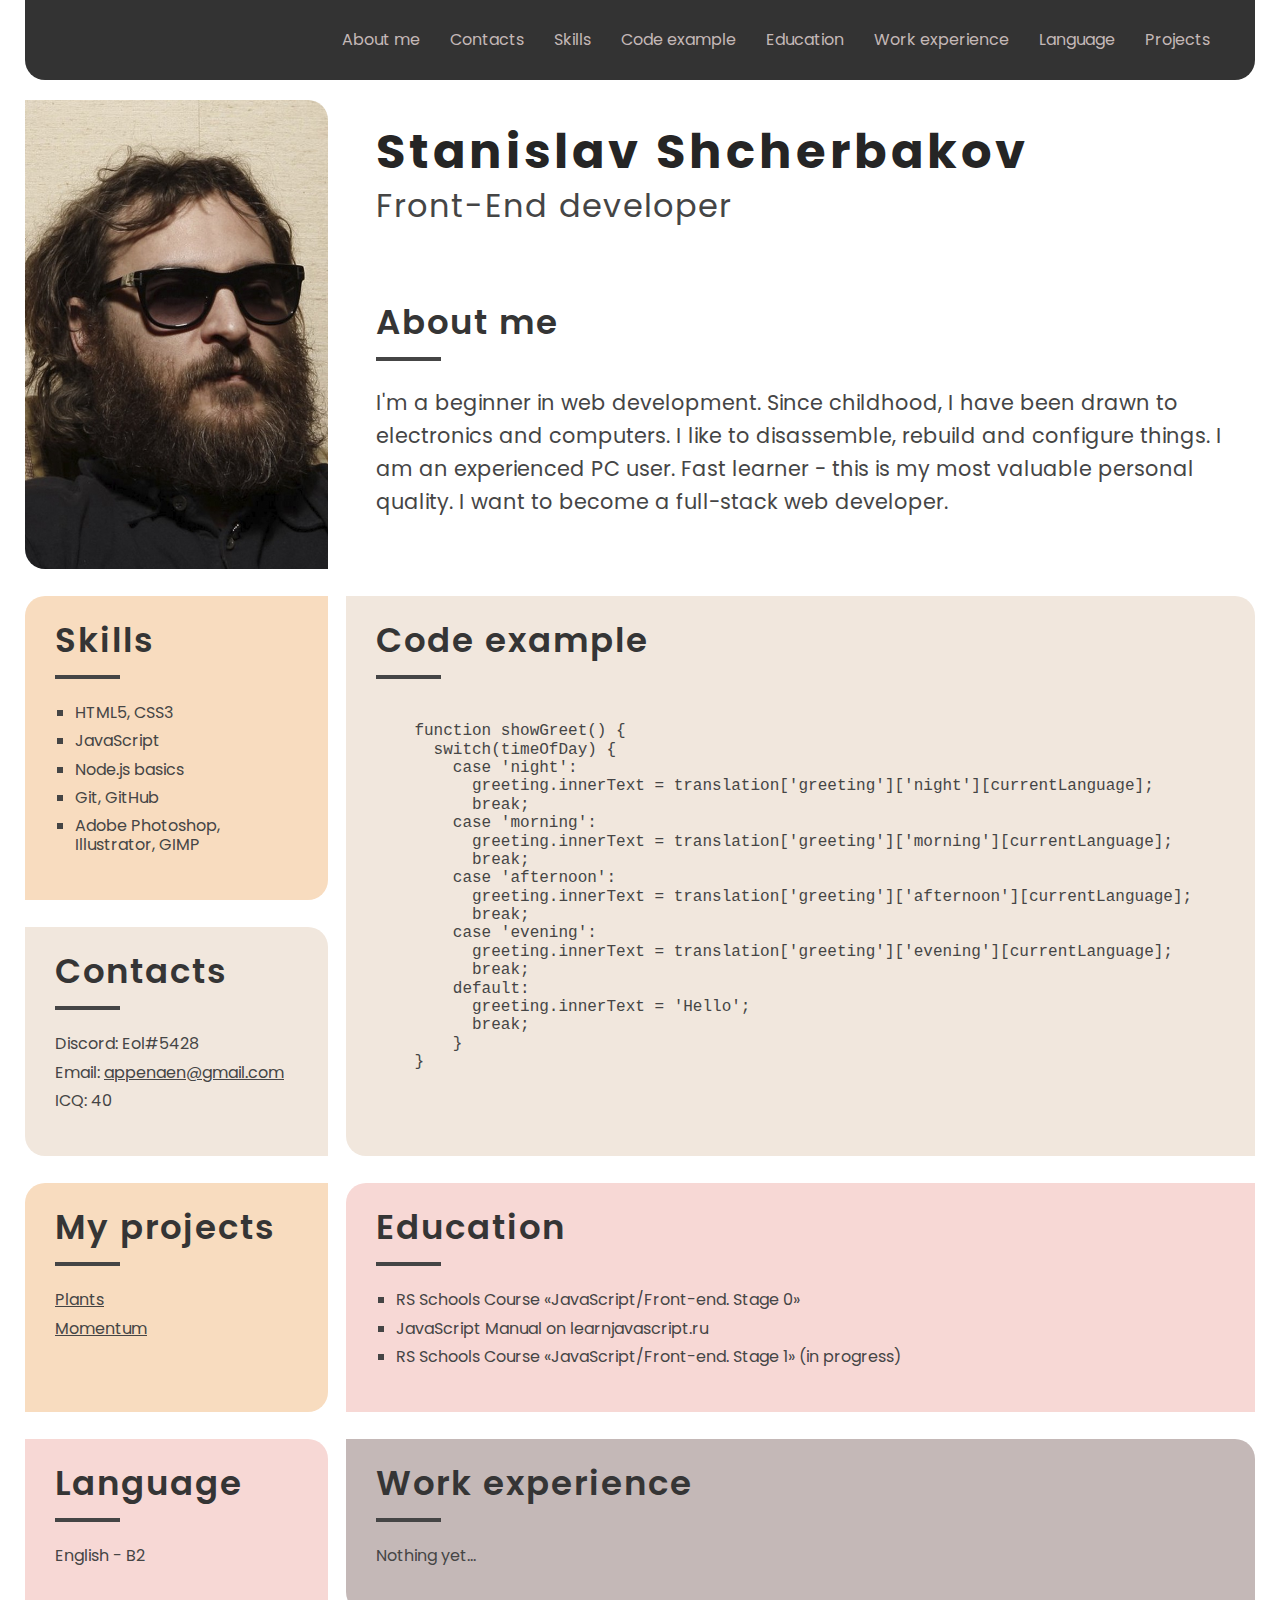
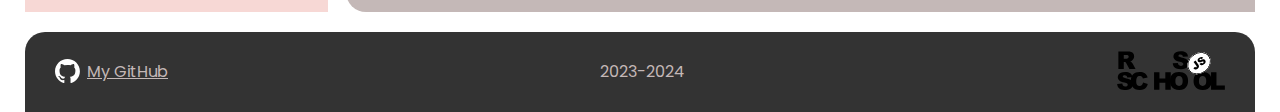
==== commit 9c97332b: "fix: fix validator errors" ====
--- a/index.html
+++ b/index.html
@@ -19,7 +19,7 @@
   <!--+++++ HEADER +++++-->
   <header class="header">
     <label for="check">
-      <input type="checkbox" class="menu-checkbox" id="check"/>
+      <input type="checkbox" class="menu-checkbox" id="check">
       <span></span>
       <span></span>
       <span></span>
@@ -42,9 +42,9 @@
   <!--+++++ MAIN +++++-->
   <main class="main">
     <div class="content-wrapper">
-      <section class="userpic-section section">
+      <div class="userpic-section section">
         <div class="userpic"></div>
-      </section>
+      </div>
       <section class="aboutme-section section" id="about-me">
         <div class="name-container">
           <h1>Stanislav Shcherbakov</h1>
--- a/style.css
+++ b/style.css
@@ -238,150 +238,6 @@
 nav a {
     color: inherit;
 }
-/*#endregion*/
-/*#region media---------------------- MEDIA ----------------------------*/
-@media (max-width: 1255px) {
-    .content-wrapper {
-        grid-template-columns: 1fr 2fr;
-    }
-    .name-container p {
-        margin-bottom: 50px;
-    }
-    .aboutme-section {
-        padding-bottom: 0;
-    }
-}
-
-@media (max-width: 1030px) {
-    .userpic-section {
-        margin-top: 30px;
-    }
-
-    .content-wrapper {
-        grid-template-columns: 1fr;
-        grid-auto-flow: column;
-    }
-    .section {
-        grid-column: 1;
-        grid-row: auto;
-    }
-
-    .aboutme-section {
-        grid-row: 0;
-    }
-    .contacts-section {
-        grid-row: 9;
-    }
-    .work-section {
-        grid-row: 8;
-    }
-
-    .aboutme-section {
-        padding: 0;
-    }
-    /*~~~~~~~~~~BURGER MENU START~~~~~~~~~~*/
-    .header-wrapper {
-        min-height: auto;
-        position: fixed;
-        top: 30px;
-        padding-top: 30px;
-        right: -100%;
-
-        border-radius: 20px 0 0 20px;
-
-        flex-direction: column;
-        transition: 500ms cubic-bezier(0.68, -0.6, 0.32, 1.6);
-        transition: 700ms cubic-bezier(.8,-0.19,.3,1.27);
-    }
-    .unhidden {
-        right: 0;
-    }
-
-    .nav-list {
-        flex-direction: column;
-    }
-    .nav-item {
-        padding: 0;
-    }
-    .nav-link {
-        display: block;
-        padding: 15px 10px;
-    }
-
-    span:nth-of-type(1) {
-        width:50%;
-    }
-    span:nth-of-type(2) {
-        width:100%;
-    }
-    span:nth-of-type(3) {
-        width:75%;
-    }
-    label {
-        position: fixed;
-        right: 25px;
-        top: 45px;
-        z-index: 999;
-
-        display: flex;
-        flex-direction: column;
-        width: 45px;
-        cursor: pointer;
-    }
-    label span{
-        background: #353535;
-        border-radius: 3px;
-        height: 7px;
-        margin: 4px 0;
-        transition: 300ms cubic-bezier(0.68, -0.6, 0.32, 1.6), background-color 800ms ease;
-    }
-    .menu-checkbox:checked ~ span:nth-of-type(1){
-        transform-origin:bottom;
-        transform:rotatez(45deg) translate(6px,0px);
-        background-color: #f1e7dd;
-    }
-    .menu-checkbox:checked ~ span:nth-of-type(2){
-        transform-origin:top;
-        transform:rotatez(-45deg);
-        background-color: #f1e7dd;
-    }
-    .menu-checkbox:checked ~ span:nth-of-type(3){
-        transform-origin:bottom;
-        background-color: #f1e7dd;
-        width:50%;
-        transform: translate(21px,-10px) rotatez(45deg);
-    }
-    /*~~~~~~~~~~BURGER MENU END~~~~~~~~~~*/
-}
-
-@media (max-width: 530px) {
-    .aboutme-section h1 {
-        font-size: 1.7em;
-    }
-    .aboutme-section p {
-        font-size: 1.2em;
-    }
-    .aboutme-section > p {
-        font-size: 0.8em;
-    }
-    .section-header {
-        font-size: 1.5em;
-    }
-    body {
-        padding: 0 15px;
-    }
-
-    .section {
-        padding: 20px;
-    }
-    .aboutme-section {
-        padding: 0;
-    }
-    .userpic-section {
-        padding: 0;
-    }
-}
-/*#endregion*/
 
 .footer-github {
     text-align: center;
@@ -397,5 +253,165 @@
     height: 25px;
     display: inline-block;
     background-size: contain;
-    margin-right: 7px
-}+    margin-right: 7px;
+    background-repeat: no-repeat;
+}
+/*#endregion*/
+/*#region media---------------------- MEDIA ----------------------------*/
+@media (max-width: 1255px) {
+    .content-wrapper {
+        grid-template-columns: 1fr 2fr;
+    }
+    .name-container p {
+        margin-bottom: 50px;
+    }
+    .aboutme-section {
+        padding-bottom: 0;
+    }
+}
+
+@media (max-width: 1030px) {
+    .userpic-section {
+        margin-top: 30px;
+    }
+
+    .content-wrapper {
+        grid-template-columns: 1fr;
+        grid-auto-flow: column;
+    }
+    .section {
+        grid-column: 1;
+        grid-row: auto;
+    }
+
+    .aboutme-section {
+        grid-row: 2;
+    }
+    .userpic-section {
+        grid-row: 1;
+    }
+
+    .contacts-section {
+        grid-row: 9;
+    }
+    .work-section {
+        grid-row: 8;
+    }
+
+    .aboutme-section {
+        padding: 0;
+    }
+    /*~~~~~~~~~~BURGER MENU START~~~~~~~~~~*/
+    .header-wrapper {
+        min-height: auto;
+        position: fixed;
+        top: 30px;
+        padding-top: 30px;
+        right: -100%;
+
+        border-radius: 20px 0 0 20px;
+
+        flex-direction: column;
+        transition: 500ms cubic-bezier(0.68, -0.6, 0.32, 1.6);
+        transition: 700ms cubic-bezier(.8,-0.19,.3,1.27);
+    }
+    .unhidden {
+        right: 0;
+    }
+
+    .nav-list {
+        flex-direction: column;
+    }
+    .nav-item {
+        padding: 0;
+    }
+    .nav-link {
+        display: block;
+        padding: 15px 10px;
+    }
+
+    span:nth-of-type(1) {
+        width:50%;
+    }
+    span:nth-of-type(2) {
+        width:100%;
+    }
+    span:nth-of-type(3) {
+        width:75%;
+    }
+    label {
+        position: fixed;
+        right: 25px;
+        top: 45px;
+        z-index: 999;
+
+        display: flex;
+        flex-direction: column;
+        width: 45px;
+        cursor: pointer;
+    }
+    label span{
+        background: #353535;
+        border-radius: 3px;
+        height: 7px;
+        margin: 4px 0;
+        transition: 300ms cubic-bezier(0.68, -0.6, 0.32, 1.6), background-color 800ms ease;
+    }
+    .menu-checkbox:checked ~ span:nth-of-type(1){
+        transform-origin:bottom;
+        transform:rotatez(45deg) translate(6px,0px);
+        background-color: #f1e7dd;
+    }
+    .menu-checkbox:checked ~ span:nth-of-type(2){
+        transform-origin:top;
+        transform:rotatez(-45deg);
+        background-color: #f1e7dd;
+    }
+    .menu-checkbox:checked ~ span:nth-of-type(3){
+        transform-origin:bottom;
+        background-color: #f1e7dd;
+        width:50%;
+        transform: translate(21px,-10px) rotatez(45deg);
+    }
+    /*~~~~~~~~~~BURGER MENU END~~~~~~~~~~*/
+}
+
+@media (max-width: 530px) {
+    .aboutme-section h1 {
+        font-size: 1.7em;
+    }
+    .aboutme-section p {
+        font-size: 1.2em;
+    }
+    .aboutme-section > p {
+        font-size: 0.8em;
+    }
+    .section-header {
+        font-size: 1.5em;
+    }
+    body {
+        padding: 0 15px;
+    }
+
+    .section {
+        padding: 20px;
+    }
+    .aboutme-section {
+        padding: 0;
+    }
+    .userpic-section {
+        padding: 0;
+    }
+
+    .footer-wrapper {
+        flex-wrap: wrap;
+        justify-content: space-around;
+        padding: 15px;
+    }
+
+    .footer-date {
+        order: 3;
+        margin: 10px;
+    }
+}
+/*#endregion*/